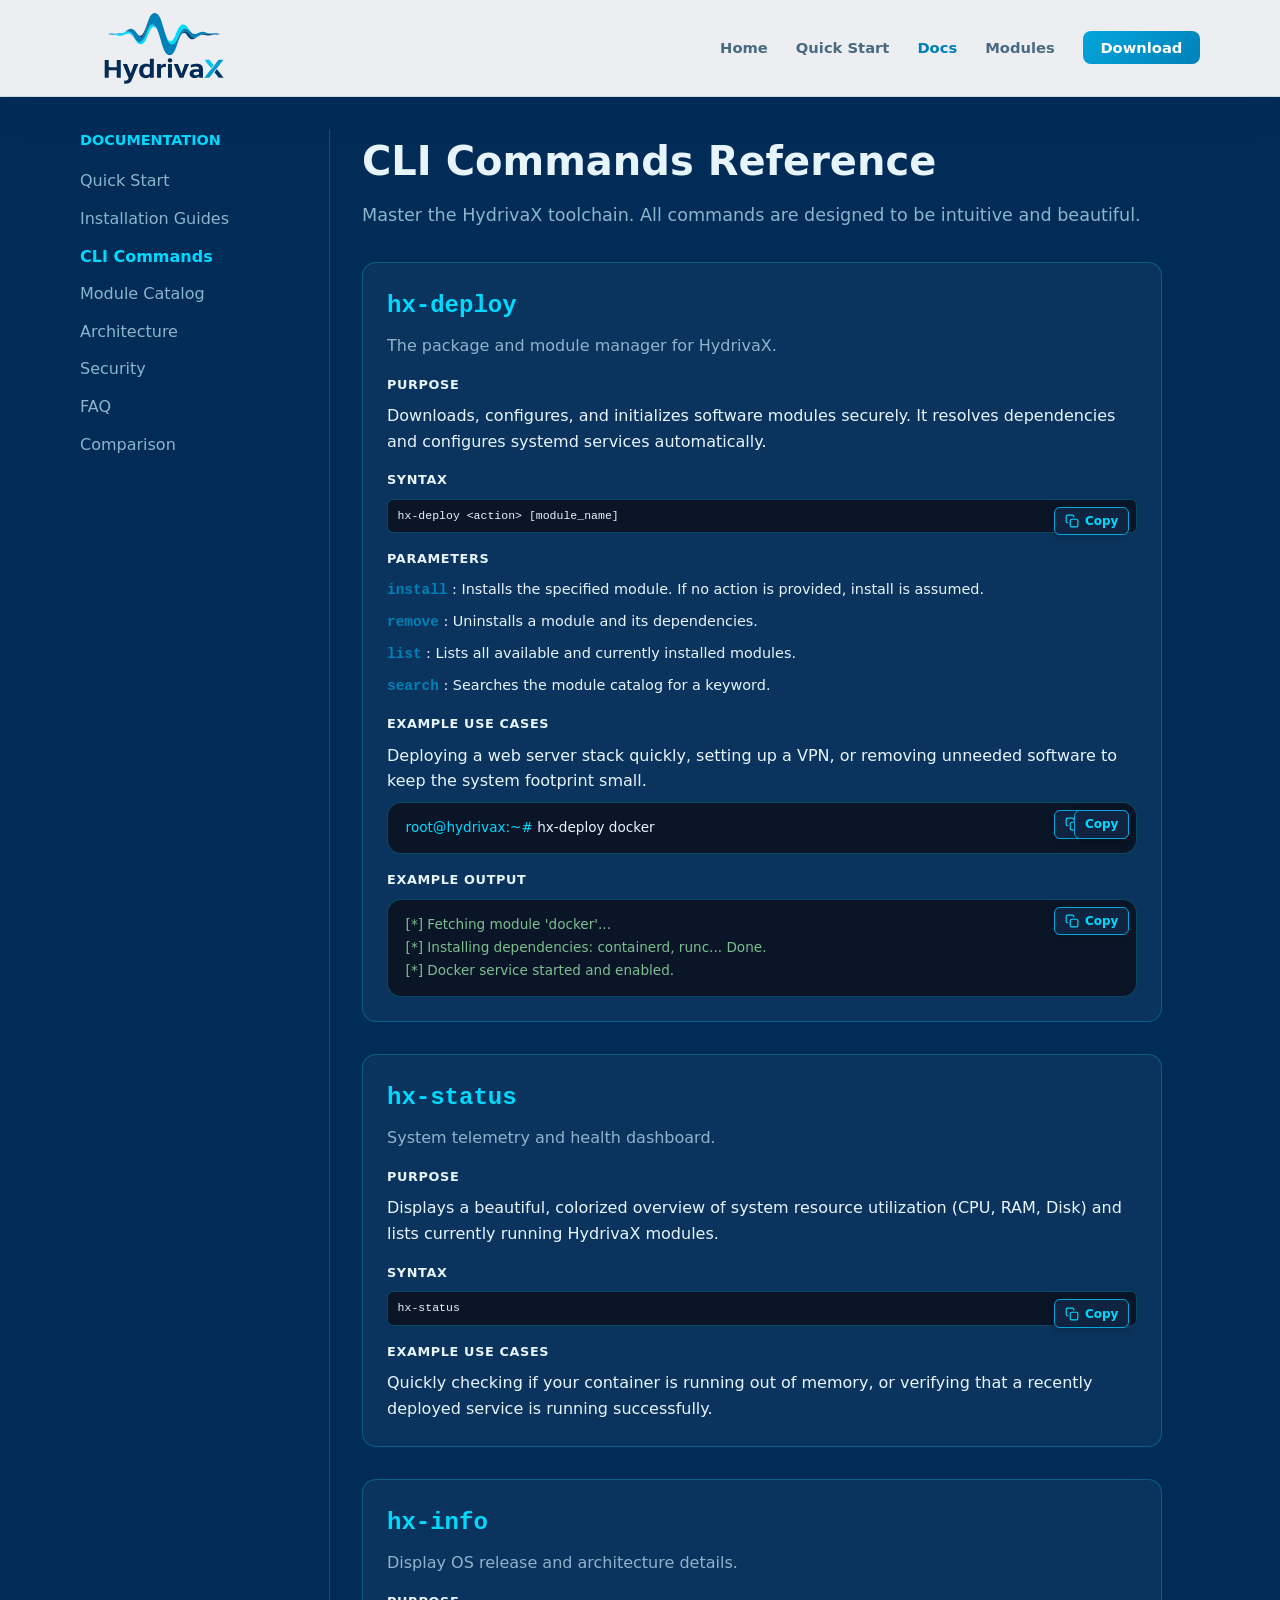
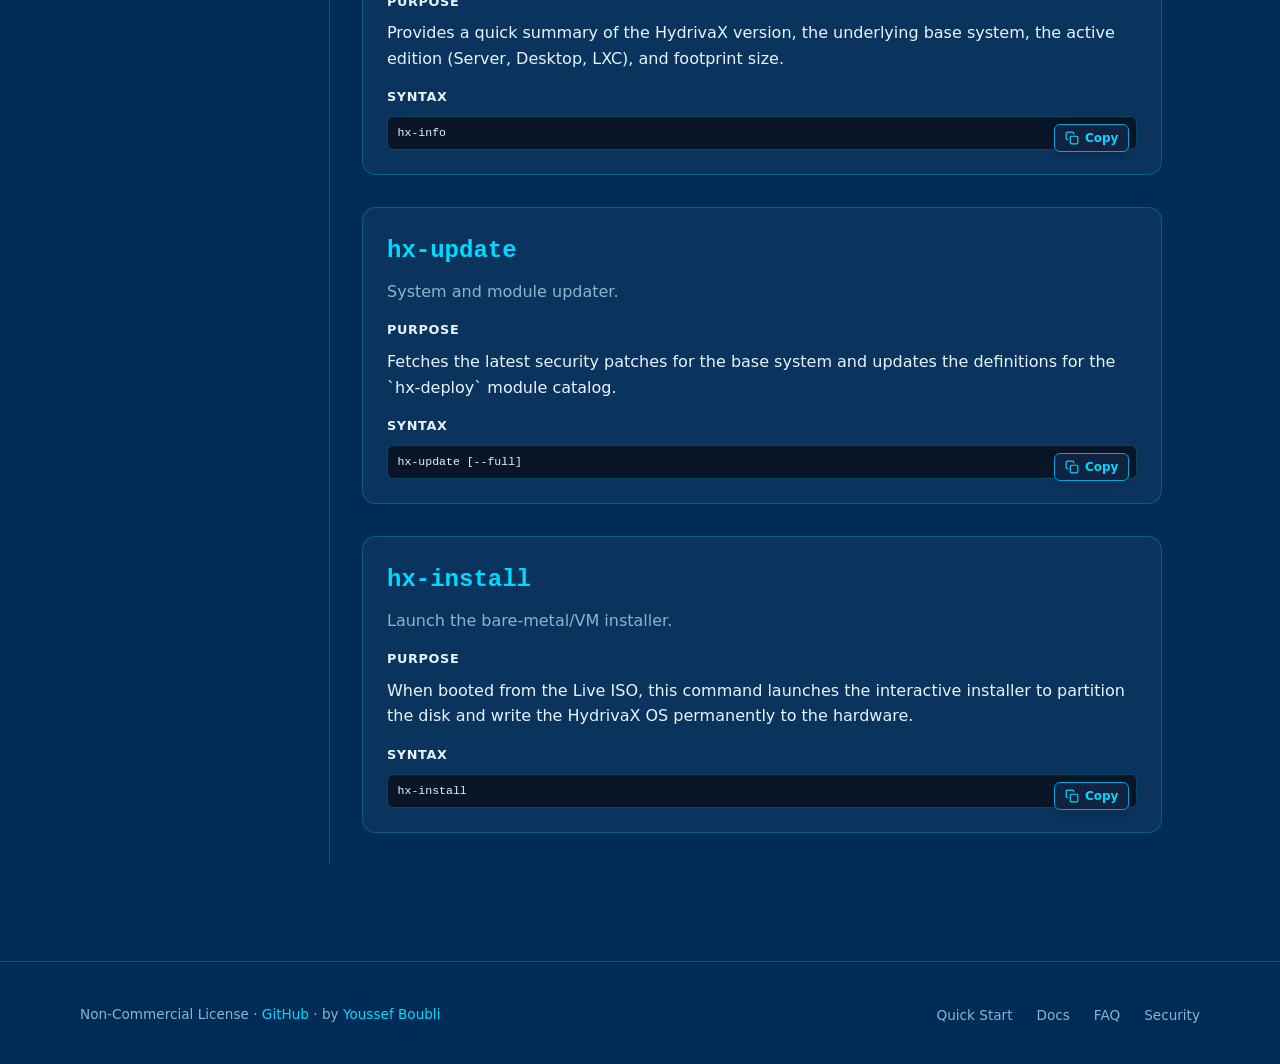
==== docs/commands.html @ 295aaf09 "docs: complete structural rewrite and redesign of documentation" ====
<!DOCTYPE html>
<html lang="en">
<head>
  <meta charset="UTF-8">
  <meta name="viewport" content="width=device-width, initial-scale=1.0">
  <title>Command Reference — HydrivaX OS</title>
  <meta name="description" content="Complete documentation for all HydrivaX OS built-in commands.">
  <link rel="icon" href="assets/images/favicon.svg" type="image/svg+xml">
  <link rel="stylesheet" href="css/styles.css">
  <style>
    .cmd-card { background: var(--bg-card); border: 1px solid var(--border-glow); padding: 1.5rem; border-radius: var(--radius); margin-bottom: 2rem; }
    .cmd-title { font-size: 1.5rem; color: var(--cyan-bright); margin-bottom: 0.5rem; font-family: var(--font-mono); }
    .cmd-section { margin-top: 1rem; }
    .cmd-section h4 { color: var(--text-primary); font-size: 1rem; margin-bottom: 0.5rem; text-transform: uppercase; font-size: 0.8rem; letter-spacing: 0.05em; }
    .param-list { list-style: none; padding: 0; }
    .param-list li { margin-bottom: 0.5rem; font-size: 0.9rem; }
    .param-name { font-weight: bold; color: var(--blue-accent); font-family: var(--font-mono); }
  </style>
</head>
<body>

<nav class="site-nav">
  <div class="container nav-inner">
    <a href="index.html" class="nav-brand" aria-label="HydrivaX home">
      <img src="assets/images/navbar-logo.svg" alt="HydrivaX">
    </a>
    <button class="nav-toggle" aria-label="Menu" onclick="document.querySelector('.nav-links').classList.toggle('open')">☰</button>
    <ul class="nav-links">
      <li><a href="index.html">Home</a></li>
      <li><a href="quickstart.html">Quick Start</a></li>
      <li><a href="install.html" class="active">Docs</a></li>
      <li><a href="modules.html">Modules</a></li>
      <li><a href="download.html" class="nav-cta">Download</a></li>
    </ul>
  </div>
</nav>

<div class="container" style="display: flex; gap: 2rem; margin-top: 2rem; padding-bottom: 4rem; flex-wrap: wrap;">
  
  <aside style="flex: 0 0 250px; border-right: 1px solid var(--border-glow); padding-right: 1.5rem;">
    <h3 style="color: var(--cyan-bright); margin-bottom: 1rem; font-size: 0.9rem; text-transform: uppercase;">Documentation</h3>
    <ul style="list-style: none; padding: 0; display: flex; flex-direction: column; gap: 0.75rem;">
      <li><a href="quickstart.html" style="color: var(--text-muted); text-decoration: none;">Quick Start</a></li>
      <li><a href="install.html" style="color: var(--text-muted); text-decoration: none;">Installation Guides</a></li>
      <li><a href="commands.html" style="color: var(--cyan-bright); font-weight: 600;">CLI Commands</a></li>
      <li><a href="modules.html" style="color: var(--text-muted); text-decoration: none;">Module Catalog</a></li>
      <li><a href="architecture.html" style="color: var(--text-muted); text-decoration: none;">Architecture</a></li>
      <li><a href="security.html" style="color: var(--text-muted); text-decoration: none;">Security</a></li>
      <li><a href="faq.html" style="color: var(--text-muted); text-decoration: none;">FAQ</a></li>
      <li><a href="compare.html" style="color: var(--text-muted); text-decoration: none;">Comparison</a></li>
    </ul>
  </aside>

  <main style="flex: 1; min-width: 300px; max-width: 800px;">
    <h1 style="margin-bottom: 0.5rem; font-size: 2.5rem;">CLI Commands Reference</h1>
    <p style="color: var(--text-muted); font-size: 1.1rem; margin-bottom: 2rem;">Master the HydrivaX toolchain. All commands are designed to be intuitive and beautiful.</p>

    <div class="cmd-card" id="hx-deploy">
      <h2 class="cmd-title">hx-deploy</h2>
      <p style="color: var(--text-muted);">The package and module manager for HydrivaX.</p>
      
      <div class="cmd-section">
        <h4>Purpose</h4>
        <p>Downloads, configures, and initializes software modules securely. It resolves dependencies and configures systemd services automatically.</p>
      </div>

      <div class="cmd-section">
        <h4>Syntax</h4>
        <div class="code-block-mini">hx-deploy &lt;action&gt; [module_name]</div>
      </div>

      <div class="cmd-section">
        <h4>Parameters</h4>
        <ul class="param-list">
          <li><span class="param-name">install</span> : Installs the specified module. If no action is provided, install is assumed.</li>
          <li><span class="param-name">remove</span> : Uninstalls a module and its dependencies.</li>
          <li><span class="param-name">list</span> : Lists all available and currently installed modules.</li>
          <li><span class="param-name">search</span> : Searches the module catalog for a keyword.</li>
        </ul>
      </div>

      <div class="cmd-section">
        <h4>Example Use Cases</h4>
        <p>Deploying a web server stack quickly, setting up a VPN, or removing unneeded software to keep the system footprint small.</p>
        <div class="code-block-wrapper">
          <div class="code-block" style="margin-top: 0.5rem;"><span class="prompt">root@hydrivax:~#</span> hx-deploy docker</div>
          <button class="copy-btn">Copy</button>
        </div>
      </div>

      <div class="cmd-section">
        <h4>Example Output</h4>
        <div class="code-block" style="margin-top: 0.5rem; color:#7bbf8e;">[*] Fetching module 'docker'...<br>[*] Installing dependencies: containerd, runc... Done.<br>[*] Docker service started and enabled.</div>
      </div>
    </div>

    <div class="cmd-card" id="hx-status">
      <h2 class="cmd-title">hx-status</h2>
      <p style="color: var(--text-muted);">System telemetry and health dashboard.</p>
      
      <div class="cmd-section">
        <h4>Purpose</h4>
        <p>Displays a beautiful, colorized overview of system resource utilization (CPU, RAM, Disk) and lists currently running HydrivaX modules.</p>
      </div>

      <div class="cmd-section">
        <h4>Syntax</h4>
        <div class="code-block-mini">hx-status</div>
      </div>

      <div class="cmd-section">
        <h4>Example Use Cases</h4>
        <p>Quickly checking if your container is running out of memory, or verifying that a recently deployed service is running successfully.</p>
      </div>
    </div>

    <div class="cmd-card" id="hx-info">
      <h2 class="cmd-title">hx-info</h2>
      <p style="color: var(--text-muted);">Display OS release and architecture details.</p>
      
      <div class="cmd-section">
        <h4>Purpose</h4>
        <p>Provides a quick summary of the HydrivaX version, the underlying base system, the active edition (Server, Desktop, LXC), and footprint size.</p>
      </div>

      <div class="cmd-section">
        <h4>Syntax</h4>
        <div class="code-block-mini">hx-info</div>
      </div>
    </div>

    <div class="cmd-card" id="hx-update">
      <h2 class="cmd-title">hx-update</h2>
      <p style="color: var(--text-muted);">System and module updater.</p>
      
      <div class="cmd-section">
        <h4>Purpose</h4>
        <p>Fetches the latest security patches for the base system and updates the definitions for the `hx-deploy` module catalog.</p>
      </div>

      <div class="cmd-section">
        <h4>Syntax</h4>
        <div class="code-block-mini">hx-update [--full]</div>
      </div>
    </div>

    <div class="cmd-card" id="hx-install">
      <h2 class="cmd-title">hx-install</h2>
      <p style="color: var(--text-muted);">Launch the bare-metal/VM installer.</p>
      
      <div class="cmd-section">
        <h4>Purpose</h4>
        <p>When booted from the Live ISO, this command launches the interactive installer to partition the disk and write the HydrivaX OS permanently to the hardware.</p>
      </div>

      <div class="cmd-section">
        <h4>Syntax</h4>
        <div class="code-block-mini">hx-install</div>
      </div>
    </div>

  </main>
</div>

<footer class="site-footer">
  <div class="container footer-inner">
    <p>Non-Commercial License · <a href="https://github.com/boubli/HydrivaX">GitHub</a> · by <a href="https://github.com/boubli">Youssef Boubli</a></p>
    <ul class="footer-links">
      <li><a href="quickstart.html">Quick Start</a></li>
      <li><a href="install.html">Docs</a></li>
      <li><a href="faq.html">FAQ</a></li>
      <li><a href="security.html">Security</a></li>
    </ul>
  </div>
</footer>

<script src="js/copy.js"></script>
</body>
</html>
---- docs/css/styles.css ----
:root {
  --navy-deep: #012C57;
  --navy-mid: #013868;
  --navy-soft: #014C81;
  --cyan-bright: #01DAFE;
  --cyan-mid: #01C5F6;
  --cyan-deep: #03A6DC;
  --blue-accent: #0181B9;
  --bg-light: #FBFBFB;
  --bg-card: rgba(255, 255, 255, 0.04);
  --text-primary: #e8f4fc;
  --text-muted: #8eb4cc;
  --text-dark: #0a1f33;
  --border-glow: rgba(1, 218, 254, 0.25);
  --radius: 14px;
  --radius-lg: 22px;
  --shadow: 0 24px 80px rgba(1, 44, 87, 0.35);
  --font-sans: "Segoe UI", system-ui, -apple-system, sans-serif;
  --font-mono: "Cascadia Code", "JetBrains Mono", "Fira Code", Consolas, monospace;
}

*, *::before, *::after { box-sizing: border-box; margin: 0; padding: 0; }

html { scroll-behavior: smooth; }

body {
  font-family: var(--font-sans);
  background: var(--navy-deep);
  color: var(--text-primary);
  line-height: 1.6;
  min-height: 100vh;
}

a { color: var(--cyan-bright); text-decoration: none; transition: color 0.2s; }
a:hover { color: #fff; }

img { max-width: 100%; height: auto; display: block; }

.container {
  width: min(1120px, 92vw);
  margin: 0 auto;
}

/* ── Nav ── */
.site-nav {
  position: sticky;
  top: 0;
  z-index: 100;
  backdrop-filter: blur(18px);
  background: rgba(251, 251, 251, 0.94);
  border-bottom: 1px solid rgba(1, 76, 129, 0.14);
  box-shadow: 0 10px 40px rgba(1, 44, 87, 0.08);
}

.nav-inner {
  display: flex;
  align-items: center;
  justify-content: space-between;
  min-height: 92px;
  padding: 0.7rem 0;
  gap: 1.5rem;
}

.nav-brand {
  display: flex;
  align-items: center;
  flex-shrink: 0;
}

.nav-brand img {
  display: block;
  height: 74px;
  width: auto;
  max-width: none;
}

.nav-links {
  display: flex;
  gap: 1.75rem;
  list-style: none;
}

.nav-links a {
  color: #496a82;
  font-size: 0.92rem;
  font-weight: 650;
}

.nav-links a:hover,
.nav-links a.active { color: var(--blue-accent); }

.nav-cta {
  padding: 0.5rem 1.1rem;
  background: linear-gradient(135deg, var(--cyan-deep), var(--blue-accent));
  color: #fff !important;
  border-radius: 8px;
  font-size: 0.88rem;
  font-weight: 600;
}

.nav-cta:hover { opacity: 0.9; color: #fff !important; }

.nav-toggle {
  display: none;
  background: #fff;
  border: 1px solid #d0e4f0;
  color: var(--navy-deep);
  padding: 0.4rem 0.7rem;
  border-radius: 6px;
  cursor: pointer;
  font-size: 1.2rem;
}

/* ── Hero ── */
.hero {
  position: relative;
  padding: 5.6rem 0 4rem;
  overflow: hidden;
  z-index: 2;
}

.hero .container {
  position: relative;
  z-index: 3;
}

#hero-particles {
  position: absolute;
  top: 0;
  left: 0;
  width: 100%;
  height: 100%;
  z-index: 1;
  pointer-events: none;
}

.hero::before {
  content: "";
  position: absolute;
  inset: 0;
  background:
    radial-gradient(ellipse 60% 50% at 70% 20%, rgba(1, 218, 254, 0.12), transparent),
    radial-gradient(ellipse 40% 40% at 20% 80%, rgba(3, 166, 220, 0.08), transparent);
  pointer-events: none;
}

.hero-grid {
  display: grid;
  grid-template-columns: 1fr 1fr;
  gap: 3rem;
  align-items: center;
  position: relative;
}

.hero-badge {
  display: inline-block;
  padding: 0.35rem 0.9rem;
  border: 1px solid var(--border-glow);
  border-radius: 999px;
  font-size: 0.78rem;
  color: var(--cyan-bright);
  letter-spacing: 0.06em;
  text-transform: uppercase;
  margin-bottom: 1.2rem;
}

.hero h1 {
  font-size: clamp(2.2rem, 5vw, 3.2rem);
  font-weight: 700;
  line-height: 1.15;
  margin-bottom: 1rem;
}

.hero h1 span { color: var(--cyan-bright); }

.hero-tagline {
  font-size: 1.15rem;
  color: var(--text-muted);
  max-width: 480px;
  margin-bottom: 2rem;
}

.hero-actions { display: flex; gap: 1rem; flex-wrap: wrap; }

.btn {
  display: inline-flex;
  align-items: center;
  gap: 0.5rem;
  padding: 0.75rem 1.5rem;
  border-radius: 10px;
  font-weight: 600;
  font-size: 0.95rem;
  transition: transform 0.2s, box-shadow 0.2s;
}

.btn:hover { transform: translateY(-2px); }

.btn-primary {
  background: linear-gradient(135deg, var(--cyan-bright), var(--cyan-deep));
  color: var(--navy-deep) !important;
  box-shadow: 0 8px 32px rgba(1, 218, 254, 0.3);
}

.btn-primary:hover { color: var(--navy-deep) !important; }

.btn-ghost {
  border: 1px solid var(--border-glow);
  color: var(--text-primary) !important;
  background: var(--bg-card);
}

.btn-ghost:hover { border-color: var(--cyan-bright); color: #fff !important; }

.hero-visual {
  position: relative;
}

.hero-visual::before {
  content: "";
  position: absolute;
  inset: -18px;
  z-index: -1;
  background:
    radial-gradient(circle at 70% 20%, rgba(1, 218, 254, 0.26), transparent 42%),
    linear-gradient(135deg, rgba(1, 218, 254, 0.16), rgba(1, 44, 87, 0));
  filter: blur(20px);
}

/* ── Stats ── */
.stats-bar {
  display: grid;
  grid-template-columns: repeat(5, 1fr);
  gap: 1rem;
  padding: 2.5rem 0;
}

.stat-card {
  text-align: center;
  padding: 1.25rem 0.75rem;
  background: var(--bg-card);
  border: 1px solid var(--border-glow);
  border-radius: var(--radius);
  transition: all 0.3s ease;
}

.stat-value {
  font-size: 1.6rem;
  font-weight: 700;
  color: var(--cyan-bright);
  font-family: var(--font-mono);
}

.stat-label {
  font-size: 0.78rem;
  color: var(--text-muted);
  margin-top: 0.25rem;
  text-transform: uppercase;
  letter-spacing: 0.05em;
}

/* ── Sections ── */
.section {
  padding: 4rem 0;
}

.section-light {
  background: var(--bg-light);
  color: var(--text-dark);
}

.section-light a { color: var(--blue-accent); }
.section-light a:hover { color: var(--navy-deep); }

.section-header {
  text-align: center;
  margin-bottom: 3rem;
}

.section-header h2 {
  font-size: clamp(1.6rem, 3vw, 2.2rem);
  margin-bottom: 0.75rem;
}

.section-header p {
  color: var(--text-muted);
  max-width: 560px;
  margin: 0 auto;
}

.section-light .section-header p { color: #5a7a94; }

/* ── Feature cards ── */
.features-grid {
  display: grid;
  grid-template-columns: repeat(3, 1fr);
  gap: 1.5rem;
}

.feature-card {
  padding: 1.75rem;
  background: var(--bg-card);
  transition: all 0.3s ease;
  border: 1px solid var(--border-glow);
  border-radius: var(--radius);
  transition: border-color 0.2s, transform 0.2s;
}

.feature-card:hover {
  border-color: var(--cyan-bright);
  transform: translateY(-4px);
}

.section-light .feature-card {
  background: #fff;
  border-color: #e0ecf4;
  box-shadow: 0 4px 24px rgba(1, 44, 87, 0.06);
}

.feature-icon {
  width: 44px;
  height: 44px;
  display: flex;
  align-items: center;
  justify-content: center;
  background: linear-gradient(135deg, rgba(1, 218, 254, 0.15), rgba(3, 166, 220, 0.1));
  border-radius: 10px;
  font-size: 1.3rem;
  margin-bottom: 1rem;
}

.feature-card h3 {
  font-size: 1.05rem;
  margin-bottom: 0.5rem;
}

.feature-card p {
  font-size: 0.9rem;
  color: var(--text-muted);
  line-height: 1.55;
}

.section-light .feature-card p { color: #5a7a94; }

/* ── Category pills ── */
.categories {
  display: flex;
  flex-wrap: wrap;
  gap: 0.75rem;
  justify-content: center;
}

.category-pill {
  padding: 0.6rem 1.2rem;
  border: 1px solid var(--border-glow);
  border-radius: 999px;
  font-size: 0.85rem;
  color: var(--text-muted);
  transition: all 0.2s;
}

.category-pill:hover,
.category-pill.active {
  border-color: var(--cyan-bright);
  color: var(--cyan-bright);
  background: rgba(1, 218, 254, 0.08);
}

.section-light .category-pill {
  border-color: #d0e4f0;
  color: #5a7a94;
}

.section-light .category-pill:hover,
.section-light .category-pill.active {
  border-color: var(--blue-accent);
  color: var(--blue-accent);
  background: rgba(1, 129, 185, 0.06);
}

/* ── Page header ── */
.page-hero {
  padding: 3.5rem 0 2rem;
  text-align: center;
}

.page-hero h1 {
  font-size: clamp(1.8rem, 4vw, 2.6rem);
  margin-bottom: 0.75rem;
}

.page-hero p {
  color: var(--text-muted);
  max-width: 600px;
  margin: 0 auto;
  font-size: 1.05rem;
}

/* ── Install steps ── */
.steps {
  display: grid;
  gap: 1.5rem;
  max-width: 720px;
  margin: 0 auto;
}

.step {
  display: flex;
  gap: 1.25rem;
  padding: 1.5rem;
  background: var(--bg-card);
  border: 1px solid var(--border-glow);
  border-radius: var(--radius);
}

.step-num {
  flex-shrink: 0;
  width: 36px;
  height: 36px;
  display: flex;
  align-items: center;
  justify-content: center;
  background: linear-gradient(135deg, var(--cyan-deep), var(--blue-accent));
  color: #fff;
  border-radius: 50%;
  font-weight: 700;
  font-size: 0.9rem;
}

.step h3 { margin-bottom: 0.4rem; font-size: 1rem; }
.step p { font-size: 0.9rem; color: var(--text-muted); }

.section-light .step {
  background: #ffffff;
  border-color: rgba(1, 76, 129, 0.12);
  box-shadow: 0 4px 20px rgba(1, 44, 87, 0.04);
}
.section-light .step p {
  color: #5a7a94;
}

/* ── Code blocks ── */
pre, code { font-family: var(--font-mono); }

.code-block {
  background: #0a1628;
  color: var(--text-primary);
  border: 1px solid var(--border-glow);
  border-radius: var(--radius);
  padding: 0.85rem 3.5rem 0.85rem 1.1rem; /* Extra right padding prevents text overlapping the copy button */
  overflow-x: auto;
  font-size: 0.85rem;
  line-height: 1.7;
  margin-top: 0.75rem;
  white-space: pre-wrap; /* Preserve line breaks and wrap lines naturally */
}

.code-block .prompt {
  color: var(--cyan-bright);
  user-select: none;
  -webkit-user-select: none;
  -moz-user-select: none;
  -ms-user-select: none;
}

.code-block .comment {
  color: #5a7a94;
  user-select: none;
  -webkit-user-select: none;
  -moz-user-select: none;
  -ms-user-select: none;
}

/* ── Code block wrapper and copy button styles ── */
.code-block-wrapper {
  position: relative;
}

.code-block-label {
  font-size: 0.8rem;
  color: var(--text-muted);
  font-weight: 600;
  margin-top: 0.85rem;
  margin-bottom: 0.25rem;
  letter-spacing: 0.03em;
  text-transform: uppercase;
  font-family: var(--font-sans);
}

.copy-btn {
  position: absolute;
  top: 0.5rem;
  right: 0.5rem;
  background: #102441;
  border: 1px solid var(--cyan-deep);
  border-radius: 6px;
  color: var(--cyan-bright);
  cursor: pointer;
  padding: 0.4rem 0.6rem;
  font-size: 0.75rem;
  font-weight: 600;
  display: flex;
  align-items: center;
  gap: 0.4rem;
  transition: all 0.2s cubic-bezier(0.4, 0, 0.2, 1);
  z-index: 5;
  font-family: var(--font-sans);
  box-shadow: 0 2px 8px rgba(0,0,0,0.2);
}

.copy-btn:hover {
  background: var(--cyan-bright);
  color: #050b14 !important;
  border-color: var(--cyan-bright);
  transform: translateY(-1px);
  box-shadow: 0 4px 12px rgba(1, 218, 254, 0.3);
}

.copy-btn.copied {
  background: rgba(40, 200, 64, 0.15);
  border-color: #28c840;
  color: #28c840;
}

.code-block-mini {
  display: block;
  margin-top: 0.5rem;
  font-size: 0.72rem;
  background: #0a1628;
  border: 1px solid var(--border-glow);
  padding: 0.45rem 3.5rem 0.45rem 0.6rem; /* Extra right padding to avoid overlap with copy button */
  border-radius: 6px;
  word-break: break-all;
  color: var(--text-primary);
  font-family: var(--font-mono);
}

/* ── Terminal Animation Styles ── */
.terminal-cursor {
  display: inline-block;
  width: 8px;
  height: 15px;
  background: var(--cyan-bright);
  margin-left: 5px;
  animation: cursor-blink 0.8s infinite;
  vertical-align: middle;
}

@keyframes cursor-blink {
  0%, 49% { background: var(--cyan-bright); }
  50%, 100% { background: transparent; }
}

.terminal-ascii, .terminal-subtitle, .terminal-status, .terminal-command {
  transition: opacity 0.45s ease-out, transform 0.45s ease-out;
}

/* ── Modules ── */
.module-search {
  width: 100%;
  max-width: 480px;
  margin: 0 auto 2.5rem;
  display: block;
  padding: 0.75rem 1.25rem;
  background: var(--bg-card);
  border: 1px solid var(--border-glow);
  border-radius: 10px;
  color: var(--text-primary);
  font-size: 0.95rem;
  outline: none;
}

.module-search:focus { border-color: var(--cyan-bright); }

.section-light .module-search {
  background: #fff;
  border-color: #d0e4f0;
  color: var(--text-dark);
}

.module-category {
  margin-bottom: 2.5rem;
}

.module-category h3 {
  font-size: 1.1rem;
  margin-bottom: 1rem;
  padding-bottom: 0.5rem;
  border-bottom: 1px solid var(--border-glow);
  color: var(--cyan-bright);
}

.section-light .module-category h3 {
  color: var(--blue-accent);
  border-color: #d0e4f0;
}

.module-grid {
  display: grid;
  grid-template-columns: repeat(auto-fill, minmax(220px, 1fr));
  gap: 0.75rem;
}

.module-item {
  padding: 0.7rem 1rem;
  background: var(--bg-card);
  border: 1px solid rgba(1, 218, 254, 0.12);
  border-radius: 8px;
  font-size: 0.85rem;
}

.module-item strong {
  color: var(--cyan-bright);
  font-family: var(--font-mono);
  font-size: 0.82rem;
}

.module-item span {
  display: block;
  color: var(--text-muted);
  font-size: 0.78rem;
  margin-top: 0.15rem;
}

.section-light .module-item {
  background: #fff;
  border-color: #e8f0f6;
}

.section-light .module-item strong { color: var(--navy-deep); }
.section-light .module-item span { color: #5a7a94; }

/* ── Specs table ── */
.specs-table {
  width: 100%;
  max-width: 640px;
  margin: 0 auto;
  border-collapse: collapse;
}

.specs-table tr {
  border-bottom: 1px solid var(--border-glow);
}

.specs-table td {
  padding: 1rem 0.5rem;
  font-size: 0.95rem;
}

.specs-table td:first-child {
  color: var(--text-muted);
  width: 40%;
}

.specs-table td:last-child {
  font-weight: 600;
  font-family: var(--font-mono);
  color: var(--cyan-bright);
}

.section-light .specs-table tr { border-color: #e0ecf4; }
.section-light .specs-table td:first-child { color: #5a7a94; }
.section-light .specs-table td:last-child { color: var(--navy-deep); }

/* ── Download card ── */
.download-card {
  max-width: 560px;
  margin: 0 auto;
  text-align: center;
  padding: 2.5rem;
  background: #ffffff;
  border: 1px solid rgba(1, 76, 129, 0.12);
  border-radius: var(--radius-lg);
  box-shadow: 0 10px 40px rgba(1, 44, 87, 0.08);
}

.download-card h2 {
  margin-bottom: 0.75rem;
  color: var(--navy-deep);
}

.download-card p {
  color: #5a7a94;
  margin-bottom: 1.5rem;
}

.download-meta {
  display: flex;
  justify-content: center;
  gap: 2rem;
  margin-top: 1.5rem;
  font-size: 0.85rem;
  color: #5a7a94;
}

.download-meta strong { color: var(--blue-accent); }

.download-grid {
  display: grid;
  grid-template-columns: repeat(auto-fit, minmax(280px, 1fr));
  gap: 2rem;
  max-width: 960px;
  margin: 0 auto;
}

.download-grid .download-card {
  max-width: none;
  position: relative;
}

.download-card--featured {
  border-color: var(--cyan-mid);
  box-shadow: 0 12px 48px rgba(1, 131, 185, 0.12);
}

.download-badge {
  position: absolute;
  top: 1rem;
  right: 1rem;
  font-size: 0.7rem;
  font-weight: 700;
  letter-spacing: 0.06em;
  text-transform: uppercase;
  color: var(--navy-deep);
  background: var(--cyan-bright);
  padding: 0.25rem 0.6rem;
  border-radius: 999px;
}

.download-note {
  margin-top: 1rem;
  font-size: 0.85rem;
  color: #5a7a94;
}

.download-note code {
  color: var(--blue-accent);
  font-size: 0.85rem;
}

/* ── CLI showcase ── */
.cli-showcase {
  margin-top: 1rem;
}

.terminal-frame {
  overflow: hidden;
  background: #050b12;
  border: 1px solid rgba(1, 218, 254, 0.34);
  border-radius: 18px;
  box-shadow:
    0 24px 70px rgba(0, 0, 0, 0.46),
    0 0 0 1px rgba(255, 255, 255, 0.05) inset,
    0 0 46px rgba(1, 218, 254, 0.12);
}

.terminal-titlebar {
  display: flex;
  align-items: center;
  gap: 0.5rem;
  height: 38px;
  padding: 0 1rem;
  background: linear-gradient(180deg, #122238, #0a1628);
  border-bottom: 1px solid rgba(1, 218, 254, 0.18);
}

.terminal-titlebar span {
  width: 10px;
  height: 10px;
  border-radius: 999px;
}

.terminal-titlebar span:nth-child(1) { background: #ff5f57; }
.terminal-titlebar span:nth-child(2) { background: #febc2e; }
.terminal-titlebar span:nth-child(3) { background: #28c840; }

.terminal-titlebar strong {
  margin-left: 0.35rem;
  color: #8eb4cc;
  font-family: var(--font-mono);
  font-size: 0.75rem;
  font-weight: 500;
}

.terminal-screen {
  position: relative;
  padding: 0;
  background:
    linear-gradient(rgba(255, 255, 255, 0.035) 50%, rgba(0, 0, 0, 0.035) 50%),
    #02060a;
  background-size: 100% 4px;
}

.terminal-screen::after {
  content: "";
  position: absolute;
  inset: 0;
  pointer-events: none;
  background:
    radial-gradient(circle at 50% 20%, rgba(1, 218, 254, 0.08), transparent 45%),
    linear-gradient(90deg, rgba(1, 218, 254, 0.05), transparent 24%, transparent 76%, rgba(1, 218, 254, 0.05));
  mix-blend-mode: screen;
}

.cli-showcase img {
  width: 100%;
  display: block;
  border-radius: 0;
  transform: scale(0.985);
  filter: contrast(1.08) saturate(1.05);
}

.hero-terminal {
  transform: perspective(1100px) rotateY(-4deg) rotateX(1deg);
}

.terminal-content {
  position: relative;
  z-index: 1;
  padding: 1.65rem;
  min-height: 390px;
  font-family: var(--font-mono);
}

.terminal-content::before {
  content: "";
  position: absolute;
  inset: 0.8rem;
  z-index: -1;
  border: 1px solid rgba(1, 218, 254, 0.14);
  border-radius: 12px;
  box-shadow: 0 0 34px rgba(1, 218, 254, 0.08) inset;
}

.terminal-ascii {
  color: #fff;
  font-size: clamp(2rem, 5vw, 3.65rem);
  font-weight: 900;
  line-height: 0.9;
  letter-spacing: -0.08em;
  text-shadow:
    0 0 10px rgba(255, 255, 255, 0.42),
    0 0 28px rgba(1, 218, 254, 0.35);
}

.terminal-subtitle {
  display: inline-flex;
  margin: 0.85rem 0 1.25rem;
  padding: 0.35rem 0.65rem;
  color: var(--cyan-bright);
  background: rgba(1, 218, 254, 0.08);
  border: 1px solid rgba(1, 218, 254, 0.2);
  border-radius: 999px;
  font-size: 0.72rem;
  letter-spacing: 0.04em;
}

.terminal-command {
  margin-top: 0.9rem;
  color: #dcefff;
  font-size: 0.86rem;
}

.terminal-command span {
  color: var(--cyan-bright);
}

.terminal-output {
  display: grid;
  grid-template-columns: repeat(2, minmax(0, 1fr));
  gap: 0.65rem;
  margin-top: 0.75rem;
}

.terminal-output div {
  padding: 0.7rem 0.8rem;
  background: rgba(255, 255, 255, 0.035);
  border: 1px solid rgba(1, 218, 254, 0.12);
  border-radius: 10px;
  color: #dcefff;
  font-size: 0.78rem;
}

.terminal-output span {
  display: block;
  margin-bottom: 0.2rem;
  color: #6d9dbb;
  font-size: 0.64rem;
  text-transform: uppercase;
  letter-spacing: 0.08em;
}

.terminal-modules {
  display: flex;
  flex-wrap: wrap;
  gap: 0.55rem;
  margin-top: 0.8rem;
}

.terminal-modules span {
  padding: 0.35rem 0.62rem;
  color: var(--cyan-bright);
  background: rgba(1, 218, 254, 0.08);
  border: 1px solid rgba(1, 218, 254, 0.18);
  border-radius: 999px;
  font-size: 0.72rem;
}

.terminal-status {
  margin-top: 1rem;
  padding-top: 0.85rem;
  border-top: 1px solid rgba(1, 218, 254, 0.16);
  color: #7bbf8e;
  font-size: 0.78rem;
}

/* ── Footer ── */
.site-footer {
  padding: 2.5rem 0;
  border-top: 1px solid var(--border-glow);
  margin-top: 2rem;
}

.footer-inner {
  display: flex;
  justify-content: space-between;
  align-items: center;
  flex-wrap: wrap;
  gap: 1rem;
}

.footer-inner p {
  font-size: 0.85rem;
  color: var(--text-muted);
}

.footer-links {
  display: flex;
  gap: 1.5rem;
  list-style: none;
}

.footer-links a {
  font-size: 0.85rem;
  color: var(--text-muted);
}

.footer-links a:hover { color: var(--cyan-bright); }

/* ── Creative Animations ── */
@keyframes floatAnim {
  0% { transform: translateY(0px); }
  50% { transform: translateY(-8px); }
  100% { transform: translateY(0px); }
}

@keyframes pulseGlow {
  0% { filter: drop-shadow(0 0 0 rgba(1, 218, 254, 0.5)); }
  70% { filter: drop-shadow(0 0 15px rgba(1, 218, 254, 0)); }
  100% { filter: drop-shadow(0 0 0 rgba(1, 218, 254, 0)); }
}

.hero-visual {
  animation: floatAnim 6s ease-in-out infinite;
}

.feature-icon {
  display: inline-block;
  animation: floatAnim 4s ease-in-out infinite;
}

.feature-card:hover {
  transform: translateY(-5px);
  box-shadow: 0 8px 24px rgba(1, 218, 254, 0.15);
  border-color: var(--cyan-bright);
}

.stat-card:hover {
  transform: translateY(-4px);
  box-shadow: 0 6px 16px rgba(1, 218, 254, 0.12);
  border-color: var(--cyan-bright);
}

.nav-brand img:hover {
  animation: pulseGlow 1.5s infinite;
}

/* ── Responsive ── */
@media (max-width: 900px) {
  .hero-grid { grid-template-columns: 1fr; }
  .hero-visual { order: -1; max-width: 620px; margin: 0 auto; }
  .hero-terminal { transform: none; }
  .stats-bar { grid-template-columns: repeat(3, 1fr); }
  .features-grid { grid-template-columns: 1fr; }
}

@media (max-width: 640px) {
  .nav-links { display: none; }
  .nav-inner { min-height: 78px; }
  .nav-brand img { height: 60px; }
  .nav-links.open {
    display: flex;
    flex-direction: column;
    position: absolute;
    top: 100%;
    left: 0;
    right: 0;
    background: rgba(251, 251, 251, 0.98);
    padding: 1rem 1.5rem;
    border-bottom: 1px solid rgba(1, 76, 129, 0.14);
  }
  .nav-toggle { display: block; }
  .stats-bar { grid-template-columns: repeat(2, 1fr); }
  .hero { padding: 3rem 0 2rem; }
  .terminal-content { padding: 1.15rem; min-height: auto; }
  .terminal-output { grid-template-columns: 1fr; }
  .footer-inner { flex-direction: column; text-align: center; }
}
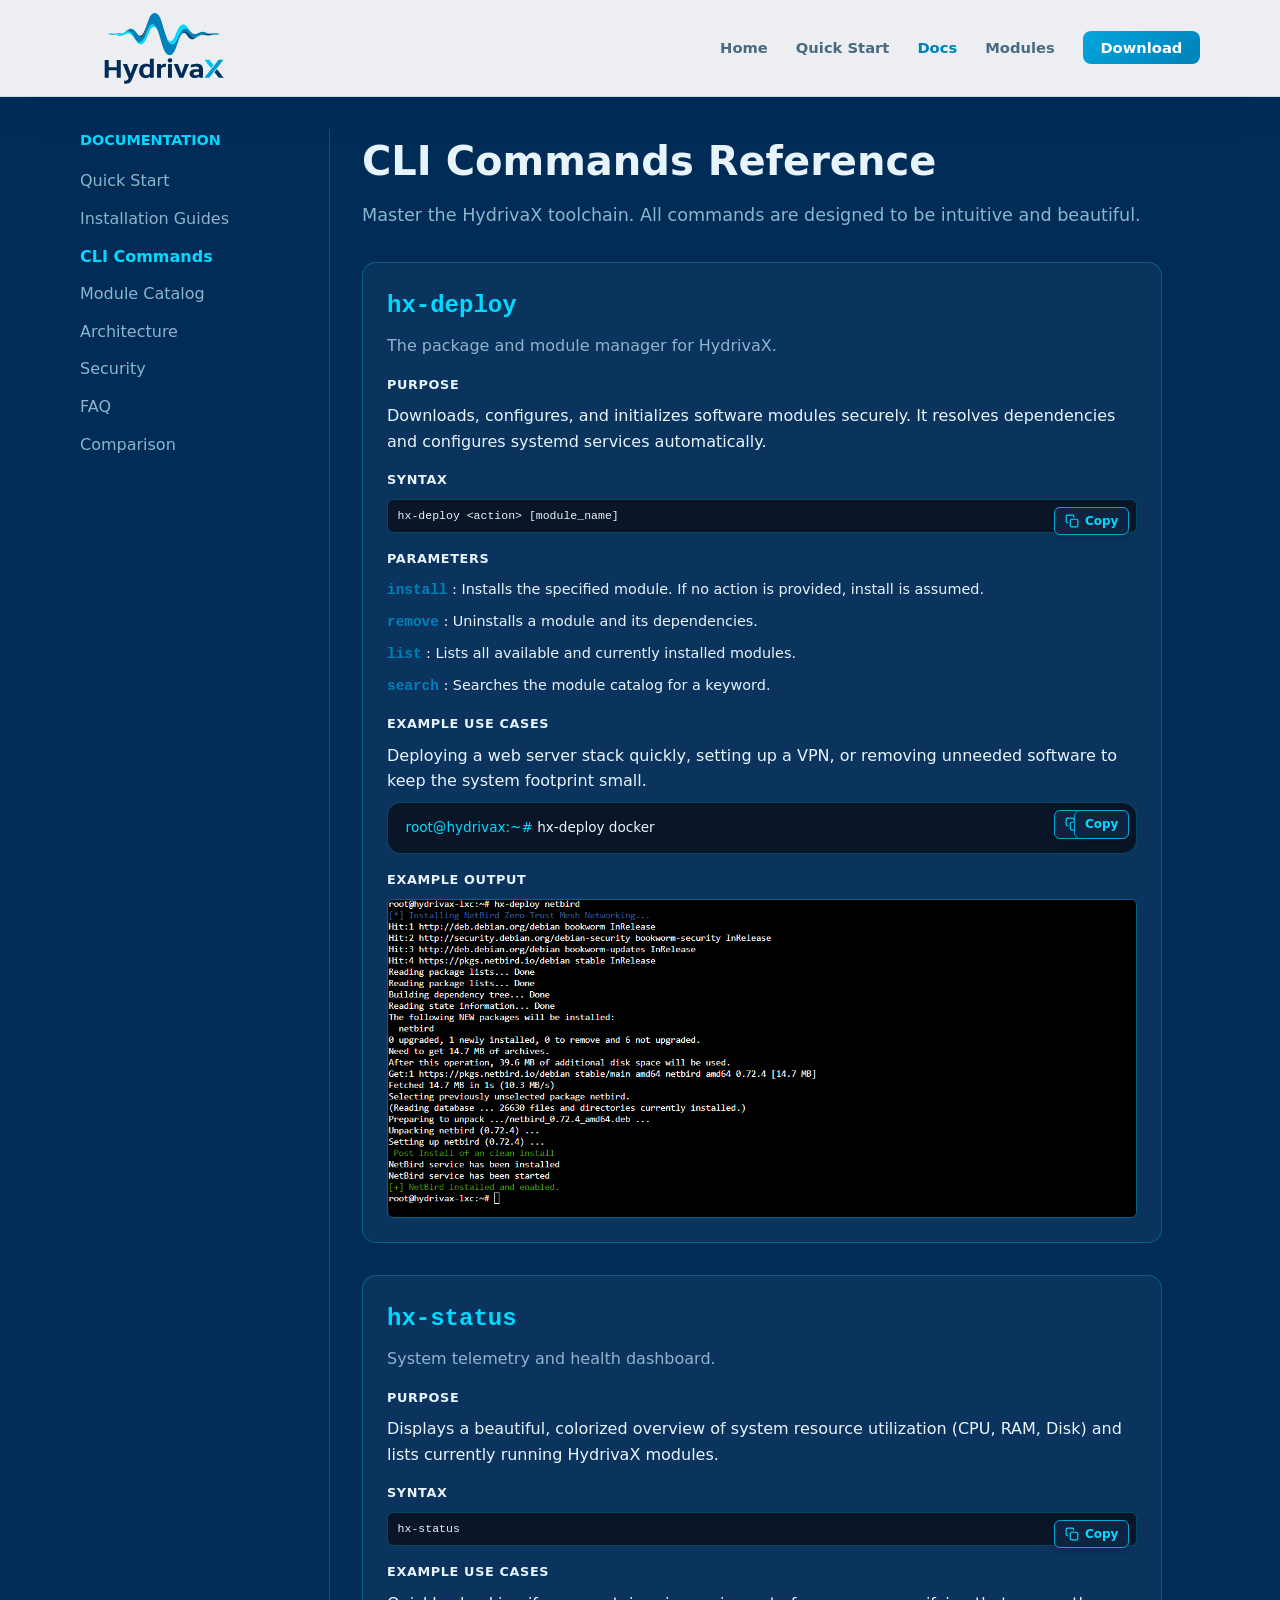
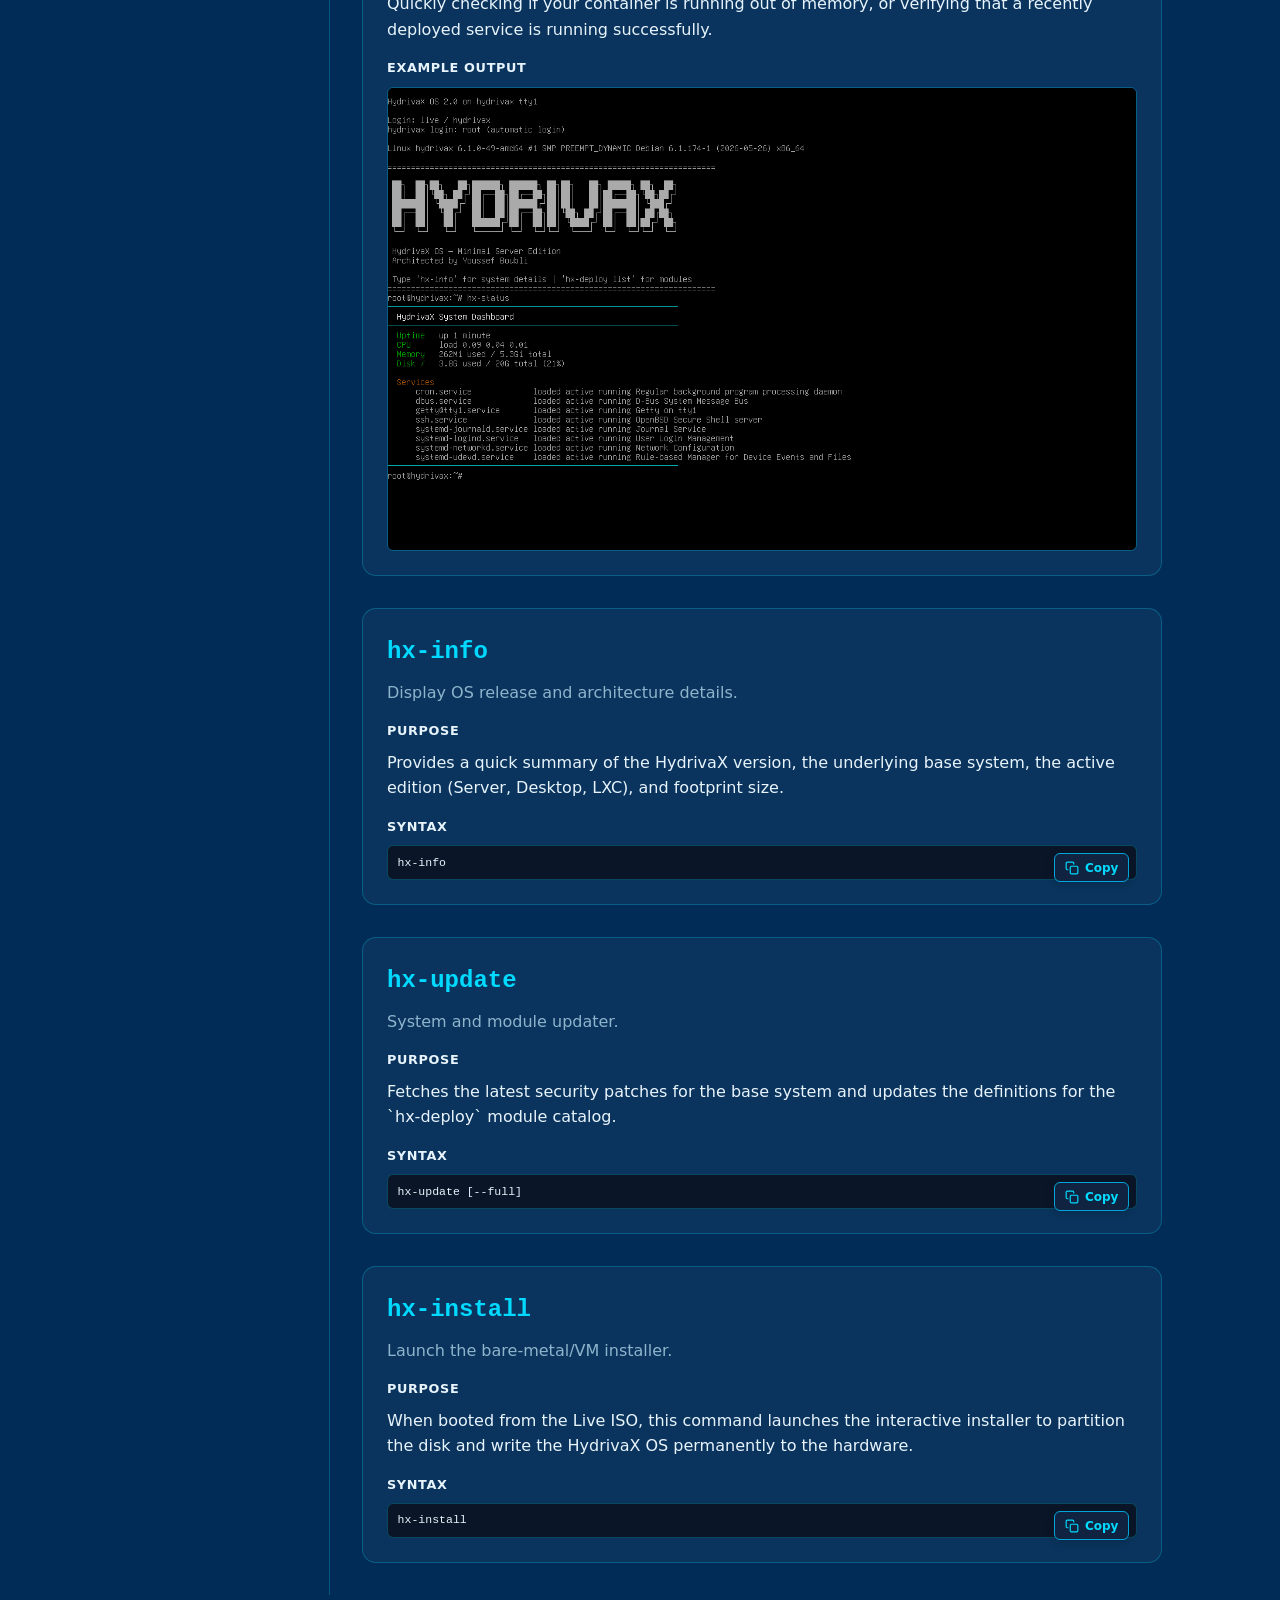
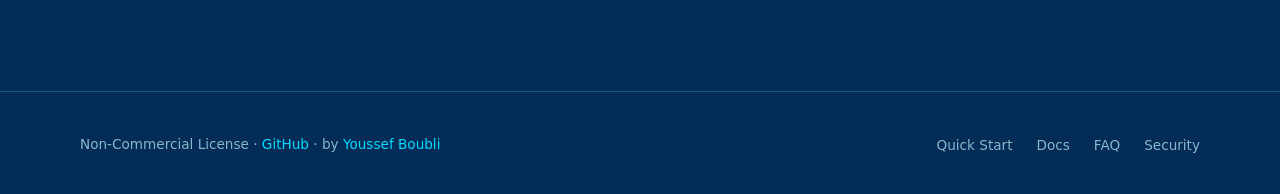
==== commit bc224a53: "docs: integrate user screenshots into documentation pages" ====
--- a/docs/commands.html
+++ b/docs/commands.html
@@ -90,7 +90,7 @@
 
       <div class="cmd-section">
         <h4>Example Output</h4>
-        <div class="code-block" style="margin-top: 0.5rem; color:#7bbf8e;">[*] Fetching module 'docker'...<br>[*] Installing dependencies: containerd, runc... Done.<br>[*] Docker service started and enabled.</div>
+        <img src="assets/images/hx-deploy.png" alt="hx-deploy example" style="max-width: 100%; height: auto; border-radius: 6px; border: 1px solid var(--border-glow); margin-top: 0.5rem; display: block;">
       </div>
     </div>
 
@@ -111,6 +111,11 @@
       <div class="cmd-section">
         <h4>Example Use Cases</h4>
         <p>Quickly checking if your container is running out of memory, or verifying that a recently deployed service is running successfully.</p>
+      </div>
+
+      <div class="cmd-section">
+        <h4>Example Output</h4>
+        <img src="assets/images/hx-status-demo.png" alt="hx-status example" style="max-width: 100%; height: auto; border-radius: 6px; border: 1px solid var(--border-glow); margin-top: 0.5rem; display: block;">
       </div>
     </div>
 
